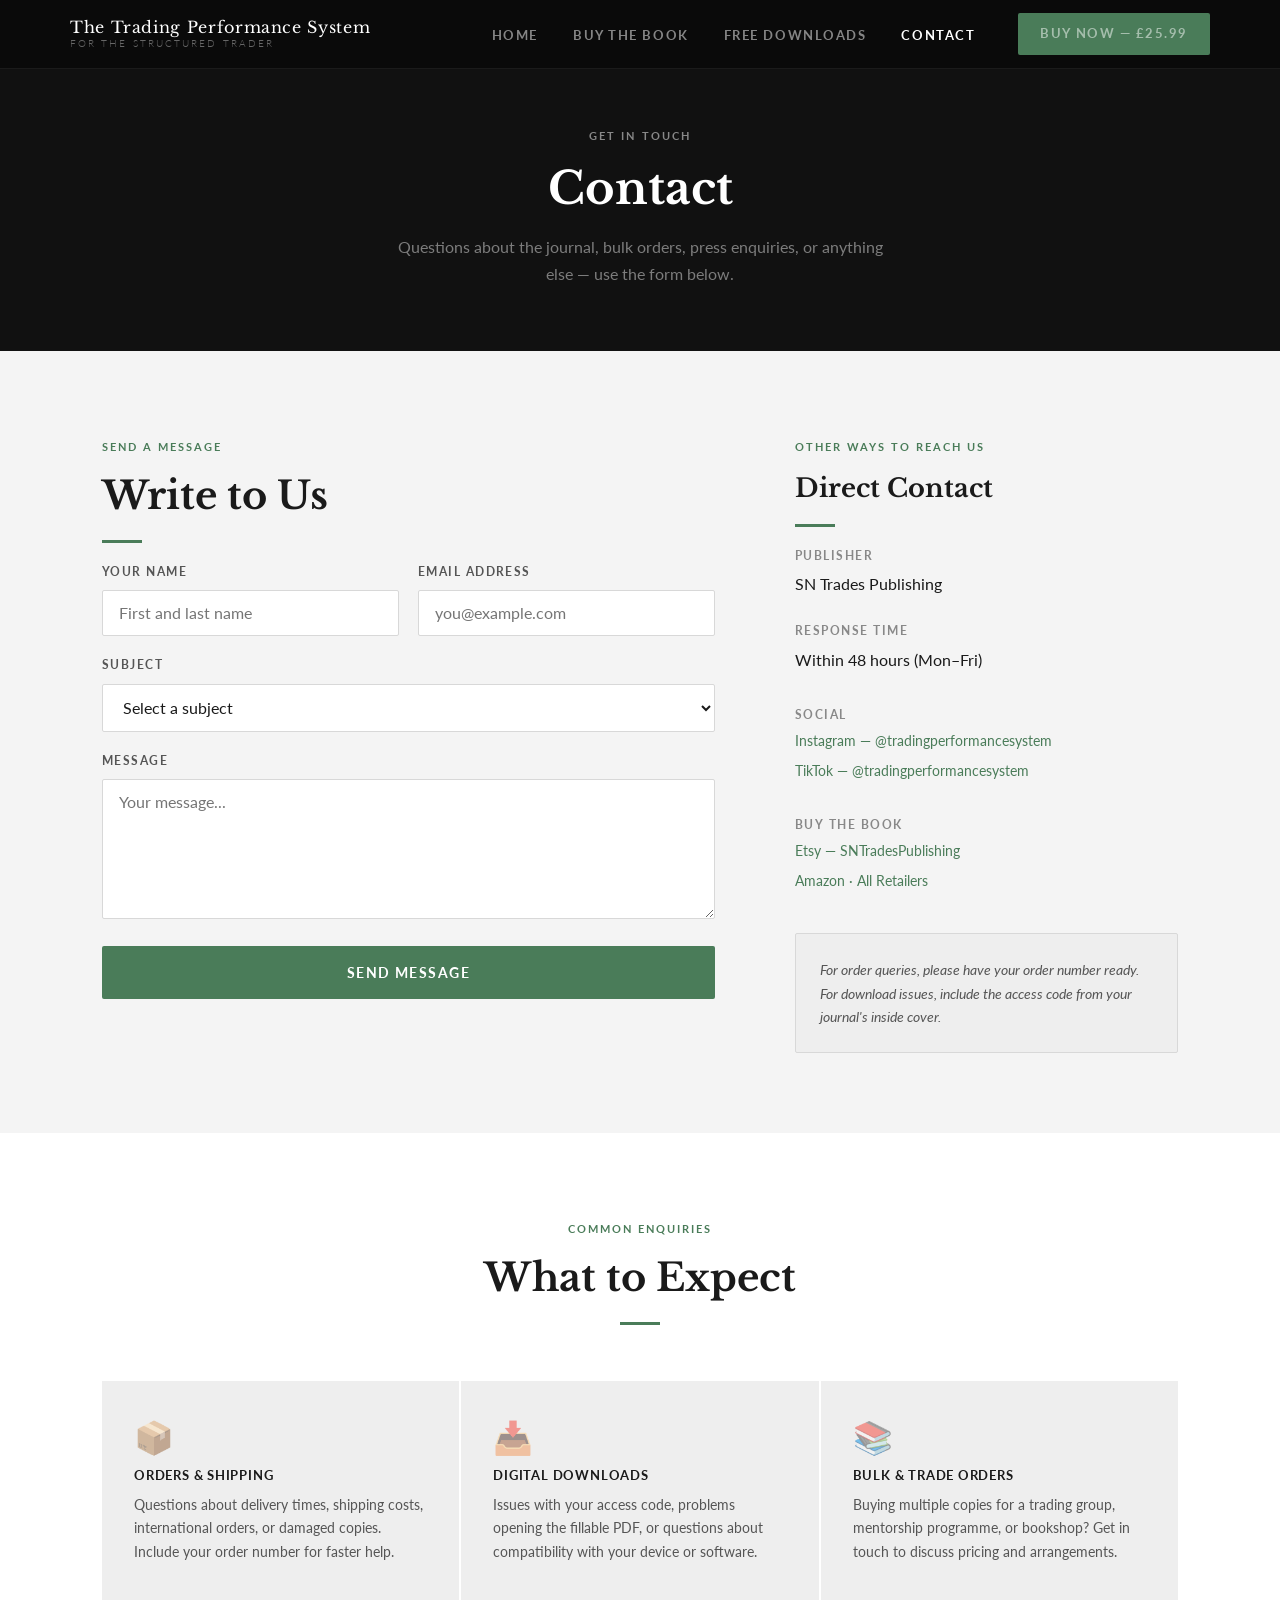
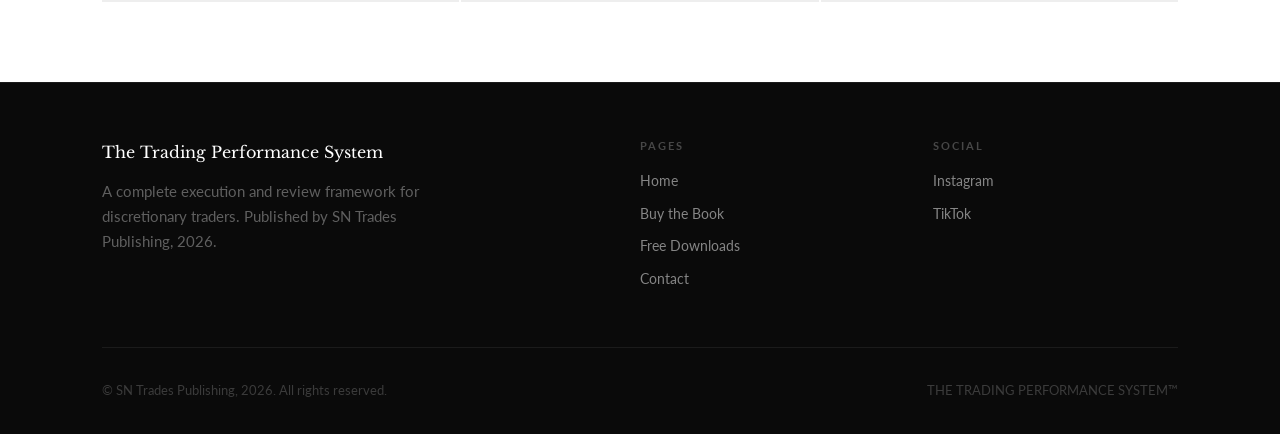
==== contact.html @ 51d48c4a "Redesign: dark theme, real cover, combo deal, contact form" ====
<!DOCTYPE html>
<html lang="en">
<head>
  <meta charset="UTF-8">
  <meta name="viewport" content="width=device-width, initial-scale=1.0">
  <title>Contact | The Trading Performance System</title>
  <meta name="description" content="Get in touch with the team behind The Trading Performance System. Questions about the journal, bulk orders, or press enquiries.">
  <link rel="stylesheet" href="style.css">
</head>
<body>

  <nav class="nav">
    <div class="nav__inner">
      <a href="index.html" class="nav__logo">
        The Trading Performance System
        <span>For The Structured Trader</span>
      </a>
      <ul class="nav__links nav-text-links">
        <li><a href="index.html">Home</a></li>
        <li><a href="purchase.html">Buy the Book</a></li>
        <li><a href="downloads.html">Free Downloads</a></li>
        <li><a href="contact.html" class="active">Contact</a></li>
        <li><a href="purchase.html" class="btn btn--primary">Buy Now — £25.99</a></li>
      </ul>
    </div>
  </nav>

  <!-- ── PAGE HERO ────────────────────────────────────────── -->
  <div class="page-hero">
    <div class="container">
      <span class="tag tag--light">Get in Touch</span>
      <h1>Contact</h1>
      <p>Questions about the journal, bulk orders, press enquiries, or anything else — use the form below.</p>
    </div>
  </div>

  <!-- ── CONTACT GRID ──────────────────────────────────────── -->
  <section class="section section--cream">
    <div class="container">
      <div class="contact-grid">

        <!-- Contact Form (left, larger column) -->
        <div class="contact-form-wrap">
          <span class="tag">Send a Message</span>
          <h2>Write to Us</h2>
          <div class="divider divider--left"></div>

          <!--
            SETUP: Sign up free at formspree.io using sophienoguera@hotmail.com
            Create a new form, then replace YOUR_FORMSPREE_ID below with your form ID.
            e.g. action="https://formspree.io/f/xpwzabcd"
            Your email address is never shown on the website.
          -->
          <form
            class="contact-form"
            id="contactForm"
            action="https://formspree.io/f/YOUR_FORMSPREE_ID"
            method="POST"
            onsubmit="handleSubmit(event)"
          >
            <div class="form-row">
              <div class="form-group">
                <label for="name">Your Name</label>
                <input type="text" id="name" name="name" placeholder="First and last name" required>
              </div>
              <div class="form-group">
                <label for="email">Email Address</label>
                <input type="email" id="email" name="email" placeholder="you@example.com" required>
              </div>
            </div>
            <div class="form-group">
              <label for="subject">Subject</label>
              <select id="subject" name="subject" required>
                <option value="" disabled selected>Select a subject</option>
                <option value="general">General Enquiry</option>
                <option value="order">Order / Shipping</option>
                <option value="digital">Digital PDF Support</option>
                <option value="downloads">Free Downloads Access</option>
                <option value="bulk">Bulk / Trade Orders</option>
                <option value="press">Press & Media</option>
                <option value="other">Other</option>
              </select>
            </div>
            <div class="form-group">
              <label for="message">Message</label>
              <textarea id="message" name="message" rows="6" placeholder="Your message..." required></textarea>
            </div>
            <!-- Hidden field so Formspree knows where to send replies -->
            <input type="hidden" name="_subject" value="New TPS Website Enquiry">
            <button type="submit" class="btn btn--primary btn--large">Send Message</button>
            <p id="formSuccess" style="display:none; color:#3a6347; font-weight:700; font-size:0.9rem; margin-top:1rem; letter-spacing:0.04em;">
              ✓ Message sent. We'll get back to you within 48 hours.
            </p>
            <p id="formError" style="display:none; color:#c0392b; font-size:0.88rem; margin-top:1rem;">
              Something went wrong. Please try again or reach out via Instagram.
            </p>
          </form>
        </div>

        <!-- Contact Details (right, smaller column) -->
        <div class="contact-info">
          <span class="tag">Other Ways to Reach Us</span>
          <h2 style="font-size: 1.6rem; margin-bottom: 1rem;">Direct Contact</h2>
          <div class="divider divider--left"></div>

          <div class="contact-detail">
            <div class="contact-detail__label">Publisher</div>
            <div class="contact-detail__value">SN Trades Publishing</div>
          </div>

          <div class="contact-detail">
            <div class="contact-detail__label">Response Time</div>
            <div class="contact-detail__value">Within 48 hours (Mon–Fri)</div>
          </div>

          <div class="contact-detail" style="margin-top: 2rem;">
            <div class="contact-detail__label">Social</div>
            <div class="contact-detail__value">
              <a href="https://www.instagram.com/tradingperformancesystem" target="_blank" class="contact-social-link">
                Instagram — @tradingperformancesystem
              </a>
              <a href="https://www.tiktok.com/@tradingperformancesystem" target="_blank" class="contact-social-link">
                TikTok — @tradingperformancesystem
              </a>
            </div>
          </div>

          <div class="contact-detail" style="margin-top: 2rem;">
            <div class="contact-detail__label">Buy the Book</div>
            <div class="contact-detail__value">
              <a href="https://www.etsy.com/uk/shop/SNTradesPublishing" target="_blank" class="contact-social-link">Etsy — SNTradesPublishing</a>
              <a href="purchase.html" class="contact-social-link">Amazon · All Retailers</a>
            </div>
          </div>

          <div style="margin-top: 2.5rem; padding: 1.5rem; background: var(--light); border: 1.5px solid var(--border); border-radius: 2px;">
            <p style="font-size: 0.86rem; margin: 0; font-style: italic; color: var(--muted);">
              For order queries, please have your order number ready. For download issues, include the access code from your journal's inside cover.
            </p>
          </div>
        </div>

      </div>
    </div>
  </section>

  <!-- ── TOPICS ────────────────────────────────────────────── -->
  <section class="section">
    <div class="container">
      <div class="text-center" style="margin-bottom: 3rem;">
        <span class="tag">Common Enquiries</span>
        <h2>What to Expect</h2>
        <div class="divider"></div>
      </div>
      <div class="features-grid" style="grid-template-columns: repeat(3, 1fr);">
        <div class="feature-card">
          <div class="feature-card__number">📦</div>
          <h3>Orders & Shipping</h3>
          <p>Questions about delivery times, shipping costs, international orders, or damaged copies. Include your order number for faster help.</p>
        </div>
        <div class="feature-card">
          <div class="feature-card__number">📥</div>
          <h3>Digital Downloads</h3>
          <p>Issues with your access code, problems opening the fillable PDF, or questions about compatibility with your device or software.</p>
        </div>
        <div class="feature-card">
          <div class="feature-card__number">📚</div>
          <h3>Bulk & Trade Orders</h3>
          <p>Buying multiple copies for a trading group, mentorship programme, or bookshop? Get in touch to discuss pricing and arrangements.</p>
        </div>
      </div>
    </div>
  </section>

  <!-- ── FOOTER ────────────────────────────────────────────── -->
  <footer class="footer">
    <div class="container">
      <div class="footer__grid">
        <div class="footer__brand">
          <div style="font-family:'Libre Baskerville',serif; color:white; font-size:1rem; margin-bottom:0.4rem;">The Trading Performance System</div>
          <p>A complete execution and review framework for discretionary traders. Published by SN Trades Publishing, 2026.</p>
        </div>
        <div class="footer__col">
          <h4>Pages</h4>
          <a href="index.html">Home</a>
          <a href="purchase.html">Buy the Book</a>
          <a href="downloads.html">Free Downloads</a>
          <a href="contact.html">Contact</a>
        </div>
        <div class="footer__col">
          <h4>Social</h4>
          <a href="https://www.instagram.com/tradingperformancesystem" target="_blank">Instagram</a>
          <a href="https://www.tiktok.com/@tradingperformancesystem" target="_blank">TikTok</a>
        </div>
      </div>
      <div class="footer__bottom">
        <span>© SN Trades Publishing, 2026. All rights reserved.</span>
        <span>THE TRADING PERFORMANCE SYSTEM™</span>
      </div>
    </div>
  </footer>

  <script>
    async function handleSubmit(e) {
      e.preventDefault();
      const form = document.getElementById('contactForm');
      const btn = form.querySelector('button[type="submit"]');
      btn.textContent = 'Sending...';
      btn.disabled = true;

      try {
        const res = await fetch(form.action, {
          method: 'POST',
          body: new FormData(form),
          headers: { 'Accept': 'application/json' }
        });
        if (res.ok) {
          form.reset();
          document.getElementById('formSuccess').style.display = 'block';
          document.getElementById('formError').style.display = 'none';
          btn.style.display = 'none';
        } else {
          throw new Error('Server error');
        }
      } catch {
        document.getElementById('formError').style.display = 'block';
        btn.textContent = 'Send Message';
        btn.disabled = false;
      }
    }
  </script>

</body>
</html>
---- style.css ----
/* ═══════════════════════════════════════════════════════════
   THE TRADING PERFORMANCE SYSTEM — Website Stylesheet
   Fonts: Libre Baskerville (headers) | Lato (body)
   Theme: Black / Grey / White with Green accent
   ═══════════════════════════════════════════════════════════ */

@import url('https://fonts.googleapis.com/css2?family=Libre+Baskerville:ital,wght@0,400;0,700;1,400&family=Lato:wght@300;400;700;900&display=swap');

/* ── CSS VARIABLES ───────────────────────────────────────── */
:root {
  --navy:    #111111;
  --forest:  #1e1e1e;
  --sage:    #4a7c59;
  --cream:   #f4f4f4;
  --white:   #ffffff;
  --grey:    #888888;
  --light:   #eeeeee;
  --border:  #d8d8d8;
  --text:    #1a1a1a;
  --muted:   #555555;
}

/* ── RESET ───────────────────────────────────────────────── */
*, *::before, *::after { box-sizing: border-box; margin: 0; padding: 0; }
html { scroll-behavior: smooth; font-size: 16px; }
body {
  font-family: 'Lato', sans-serif;
  font-weight: 400;
  color: var(--text);
  background: var(--white);
  line-height: 1.7;
}
img { max-width: 100%; height: auto; display: block; }
a { color: inherit; text-decoration: none; }

/* ── TYPOGRAPHY ──────────────────────────────────────────── */
h1, h2, h3, h4 {
  font-family: 'Libre Baskerville', serif;
  line-height: 1.25;
  color: var(--text);
}
h1 { font-size: clamp(2rem, 5vw, 3.5rem); }
h2 { font-size: clamp(1.6rem, 3.5vw, 2.4rem); }
h3 { font-size: clamp(1.2rem, 2.5vw, 1.6rem); }
p  { font-size: 1.05rem; color: var(--muted); max-width: 68ch; }

/* ── UTILITIES ───────────────────────────────────────────── */
.container   { max-width: 1140px; margin: 0 auto; padding: 0 2rem; }
.section     { padding: 80px 0; }
.section--dark   { background: var(--navy); }
.section--cream  { background: var(--cream); }
.section--forest { background: var(--forest); }
.text-center { text-align: center; }
.text-white  { color: var(--white) !important; }
.text-white p{ color: rgba(255,255,255,0.78) !important; }
.tag {
  display: inline-block;
  font-family: 'Lato', sans-serif;
  font-size: 0.7rem;
  font-weight: 700;
  letter-spacing: 0.18em;
  text-transform: uppercase;
  color: var(--sage);
  margin-bottom: 1rem;
}
.tag--light { color: rgba(255,255,255,0.5); }
.divider {
  width: 40px;
  height: 3px;
  background: var(--sage);
  margin: 1.2rem auto;
}
.divider--left { margin-left: 0; }

/* ── BUTTONS ─────────────────────────────────────────────── */
.btn {
  display: inline-block;
  font-family: 'Lato', sans-serif;
  font-size: 0.85rem;
  font-weight: 700;
  letter-spacing: 0.1em;
  text-transform: uppercase;
  padding: 15px 34px;
  border-radius: 2px;
  transition: all 0.22s ease;
  cursor: pointer;
  border: none;
}
.btn--primary { background: var(--sage); color: var(--white); }
.btn--primary:hover { background: #3a6347; }
.btn--outline {
  background: transparent;
  color: var(--white);
  border: 1.5px solid rgba(255,255,255,0.45);
}
.btn--outline:hover { background: rgba(255,255,255,0.07); border-color: var(--white); }
.btn--dark { background: #111111; color: var(--white); }
.btn--dark:hover { background: #000000; }
.btn--large { padding: 18px 44px; font-size: 0.9rem; }

/* ── NAVIGATION ──────────────────────────────────────────── */
.nav {
  position: fixed;
  top: 0; left: 0; right: 0;
  z-index: 100;
  background: #0a0a0a;
  border-bottom: 1px solid rgba(255,255,255,0.07);
  padding: 0 2rem;
}
.nav__inner {
  max-width: 1140px;
  margin: 0 auto;
  height: 68px;
  display: flex;
  align-items: center;
  justify-content: space-between;
}
.nav__logo {
  font-family: 'Libre Baskerville', serif;
  font-size: 1rem;
  color: var(--white);
  letter-spacing: 0.04em;
  line-height: 1.2;
}
.nav__logo span {
  display: block;
  font-family: 'Lato', sans-serif;
  font-size: 0.65rem;
  font-weight: 300;
  letter-spacing: 0.2em;
  text-transform: uppercase;
  color: rgba(255,255,255,0.38);
}
.nav__links {
  display: flex;
  gap: 2.2rem;
  list-style: none;
  align-items: center;
}
.nav__links a {
  font-family: 'Lato', sans-serif;
  font-size: 0.8rem;
  font-weight: 700;
  letter-spacing: 0.12em;
  text-transform: uppercase;
  color: rgba(255,255,255,0.5);
  transition: color 0.2s;
}
.nav__links a:hover,
.nav__links a.active { color: var(--white); }
.nav__links .btn { margin-left: 0.5rem; padding: 10px 22px; }

/* ── FOOTER ──────────────────────────────────────────────── */
.footer {
  background: #0a0a0a;
  padding: 56px 0 32px;
  border-top: 1px solid rgba(255,255,255,0.07);
}
.footer__grid {
  display: grid;
  grid-template-columns: 2fr 1fr 1fr;
  gap: 3rem;
  padding-bottom: 3rem;
  border-bottom: 1px solid rgba(255,255,255,0.07);
  margin-bottom: 2rem;
}
.footer__brand p {
  font-size: 0.92rem;
  color: rgba(255,255,255,0.35);
  max-width: 36ch;
  margin-top: 0.8rem;
}
.footer__col h4 {
  font-family: 'Lato', sans-serif;
  font-size: 0.7rem;
  font-weight: 700;
  letter-spacing: 0.18em;
  text-transform: uppercase;
  color: rgba(255,255,255,0.25);
  margin-bottom: 1rem;
}
.footer__col a {
  display: block;
  font-size: 0.9rem;
  color: rgba(255,255,255,0.5);
  margin-bottom: 0.5rem;
  transition: color 0.2s;
}
.footer__col a:hover { color: var(--white); }
.footer__bottom {
  display: flex;
  justify-content: space-between;
  align-items: center;
  font-size: 0.8rem;
  color: rgba(255,255,255,0.2);
}

/* ── HERO ────────────────────────────────────────────────── */
.hero {
  min-height: 100vh;
  background: #111111;
  display: flex;
  align-items: center;
  padding-top: 68px;
  position: relative;
  overflow: hidden;
}
.hero::before {
  content: '';
  position: absolute;
  inset: 0;
  background: radial-gradient(ellipse at 72% 50%, rgba(74,124,89,0.1) 0%, transparent 65%);
  pointer-events: none;
}
.hero__inner {
  display: grid;
  grid-template-columns: 1fr 1fr;
  gap: 5rem;
  align-items: center;
  padding: 80px 0;
}
.hero__eyebrow {
  font-family: 'Lato', sans-serif;
  font-size: 0.72rem;
  font-weight: 700;
  letter-spacing: 0.22em;
  text-transform: uppercase;
  color: var(--sage);
  margin-bottom: 1.2rem;
}
.hero__title {
  font-family: 'Libre Baskerville', serif;
  font-size: clamp(2.2rem, 4.5vw, 3.8rem);
  color: var(--white);
  line-height: 1.15;
  margin-bottom: 0.6rem;
}
.hero__title em {
  font-style: italic;
  color: rgba(255,255,255,0.48);
  font-size: 0.65em;
  display: block;
  margin-top: 0.3rem;
}
.hero__tagline {
  font-family: 'Lato', sans-serif;
  font-size: 1.05rem;
  font-weight: 300;
  letter-spacing: 0.12em;
  text-transform: uppercase;
  color: rgba(255,255,255,0.35);
  margin-bottom: 1.8rem;
}
.hero__body {
  color: rgba(255,255,255,0.6) !important;
  font-size: 1.05rem;
  margin-bottom: 2.2rem;
  max-width: 48ch;
}
.hero__actions { display: flex; gap: 1rem; flex-wrap: wrap; align-items: center; }
.hero__stats {
  display: flex;
  gap: 2.5rem;
  margin-top: 3rem;
  padding-top: 2rem;
  border-top: 1px solid rgba(255,255,255,0.07);
}
.hero__stat-value {
  font-family: 'Libre Baskerville', serif;
  font-size: 1.8rem;
  color: var(--white);
  line-height: 1;
}
.hero__stat-label {
  font-size: 0.75rem;
  font-weight: 700;
  letter-spacing: 0.1em;
  text-transform: uppercase;
  color: rgba(255,255,255,0.28);
  margin-top: 0.3rem;
}
.hero__book {
  position: relative;
  display: flex;
  justify-content: center;
  align-items: center;
}

/* ── BOOK COVER IMAGE ────────────────────────────────────── */
.book-cover-wrap {
  position: relative;
  display: inline-block;
}
.book-cover-img {
  width: 300px;
  height: auto;
  display: block;
  border-radius: 3px 10px 10px 3px;
  box-shadow:
    -5px 0 10px rgba(0,0,0,0.6),
    0 24px 64px rgba(0,0,0,0.7);
}
.book-cover-wrap::before {
  content: '';
  position: absolute;
  left: 0; top: 0; bottom: 0;
  width: 10px;
  background: linear-gradient(to right, #000000, #2a2a2a);
  border-radius: 3px 0 0 3px;
  z-index: 1;
}

/* ── FEATURES / WHAT'S INSIDE ────────────────────────────── */
.features-grid {
  display: grid;
  grid-template-columns: repeat(3, 1fr);
  gap: 2px;
  margin-top: 3.5rem;
}
.feature-card {
  background: var(--light);
  padding: 2.4rem 2rem;
  border-top: 3px solid transparent;
  transition: border-color 0.2s, transform 0.2s;
}
.feature-card:hover { border-top-color: var(--sage); transform: translateY(-2px); }
.feature-card__number {
  font-family: 'Libre Baskerville', serif;
  font-size: 2rem;
  color: var(--sage);
  opacity: 0.5;
  line-height: 1;
  margin-bottom: 0.8rem;
}
.feature-card h3 {
  margin-bottom: 0.6rem;
  font-family: 'Lato', sans-serif;
  font-weight: 700;
  letter-spacing: 0.06em;
  text-transform: uppercase;
  font-size: 0.82rem;
}
.feature-card p { font-size: 0.9rem; line-height: 1.65; max-width: 100%; }

/* ── ABOUT STRIP ─────────────────────────────────────────── */
.about-strip {
  max-width: 720px;
  margin: 0 auto;
  text-align: center;
}
.about-strip h2 { color: var(--white); margin-bottom: 1rem; }
.about-strip p {
  color: rgba(255,255,255,0.55) !important;
  margin: 0 auto 1.2rem;
}

/* ── QUOTE BLOCK ─────────────────────────────────────────── */
.quote-block {
  text-align: center;
  max-width: 720px;
  margin: 0 auto;
}
.quote-block blockquote {
  font-family: 'Libre Baskerville', serif;
  font-size: clamp(1.3rem, 2.5vw, 1.85rem);
  font-style: italic;
  color: var(--white);
  line-height: 1.55;
  margin-bottom: 1.5rem;
}
.quote-block cite {
  font-family: 'Lato', sans-serif;
  font-size: 0.78rem;
  font-weight: 700;
  letter-spacing: 0.14em;
  text-transform: uppercase;
  color: rgba(255,255,255,0.32);
  font-style: normal;
}

/* ── BUY SECTION ─────────────────────────────────────────── */
.buy-grid {
  display: grid;
  grid-template-columns: repeat(3, 1fr);
  gap: 1.5rem;
  margin-top: 3rem;
}
.buy-card {
  background: var(--white);
  border: 1.5px solid var(--border);
  border-radius: 2px;
  padding: 2.2rem 1.8rem;
  text-align: center;
  transition: box-shadow 0.2s, border-color 0.2s;
}
.buy-card:hover { border-color: var(--sage); box-shadow: 0 8px 32px rgba(0,0,0,0.08); }
.buy-card--featured {
  border-color: var(--sage);
  background: #111111;
  color: var(--white);
}
.buy-card--combo {
  border-color: var(--sage);
  background: #111111;
  color: var(--white);
  position: relative;
  overflow: hidden;
}
.buy-card--combo::before {
  content: 'BEST VALUE';
  position: absolute;
  top: 16px; right: -26px;
  background: var(--sage);
  color: white;
  font-family: 'Lato', sans-serif;
  font-size: 0.58rem;
  font-weight: 900;
  letter-spacing: 0.15em;
  padding: 5px 32px;
  transform: rotate(45deg);
}
.buy-card__label {
  font-family: 'Lato', sans-serif;
  font-size: 0.68rem;
  font-weight: 700;
  letter-spacing: 0.18em;
  text-transform: uppercase;
  color: var(--sage);
  margin-bottom: 0.5rem;
}
.buy-card__platform {
  font-family: 'Libre Baskerville', serif;
  font-size: 1.3rem;
  color: var(--text);
  margin-bottom: 0.4rem;
}
.buy-card--featured .buy-card__platform,
.buy-card--combo .buy-card__platform { color: var(--white); }
.buy-card__format {
  font-size: 0.82rem;
  color: var(--grey);
  margin-bottom: 1.2rem;
}
.buy-card--featured .buy-card__format,
.buy-card--combo .buy-card__format { color: rgba(255,255,255,0.42); }
.buy-card__price {
  font-family: 'Libre Baskerville', serif;
  font-size: 2rem;
  color: var(--text);
  line-height: 1;
  margin-bottom: 0.3rem;
}
.buy-card--featured .buy-card__price,
.buy-card--combo .buy-card__price { color: var(--white); }
.buy-card__was {
  font-size: 0.8rem;
  color: rgba(255,255,255,0.3);
  text-decoration: line-through;
  margin-bottom: 0.4rem;
}
.buy-card__save {
  font-size: 0.74rem;
  font-weight: 700;
  color: var(--sage);
  letter-spacing: 0.1em;
  text-transform: uppercase;
  margin-bottom: 1.5rem;
}
.buy-card .btn { width: 100%; text-align: center; }

/* ── DOWNLOADS PAGE ──────────────────────────────────────── */
.access-box {
  max-width: 560px;
  margin: 0 auto;
  background: var(--white);
  border: 1.5px solid var(--border);
  border-radius: 2px;
  padding: 3rem;
  text-align: center;
  box-shadow: 0 4px 32px rgba(0,0,0,0.05);
}
.access-box h2 { font-size: 1.7rem; margin-bottom: 0.5rem; }
.access-box p { max-width: 100%; font-size: 0.95rem; margin: 0.5rem auto 2rem; }
.access-form { display: flex; gap: 0.6rem; }
.access-form input {
  flex: 1;
  font-family: 'Lato', sans-serif;
  font-size: 1rem;
  padding: 14px 18px;
  border: 1.5px solid var(--border);
  border-radius: 2px;
  outline: none;
  letter-spacing: 0.15em;
  text-transform: uppercase;
  transition: border-color 0.2s;
}
.access-form input:focus { border-color: var(--sage); }
.access-form input::placeholder { letter-spacing: 0.05em; text-transform: none; color: #aaa; }
.downloads-grid {
  display: none;
  grid-template-columns: repeat(2, 1fr);
  gap: 1.5rem;
  margin-top: 3rem;
}
.downloads-grid.visible { display: grid; }
.download-card {
  background: var(--white);
  border: 1.5px solid var(--border);
  border-radius: 2px;
  padding: 1.8rem;
  display: flex;
  gap: 1.2rem;
  align-items: flex-start;
  transition: border-color 0.2s;
}
.download-card:hover { border-color: var(--sage); }
.download-card__icon {
  width: 40px; height: 40px;
  background: var(--light);
  border-radius: 2px;
  display: flex; align-items: center; justify-content: center;
  font-size: 1.1rem; flex-shrink: 0;
}
.download-card h3 { font-size: 0.95rem; margin-bottom: 0.3rem; }
.download-card p { font-size: 0.84rem; margin-bottom: 0.8rem; max-width: 100%; }
.download-card a {
  font-family: 'Lato', sans-serif;
  font-size: 0.75rem; font-weight: 700;
  letter-spacing: 0.1em; text-transform: uppercase;
  color: var(--sage);
  border-bottom: 1px solid var(--sage);
  padding-bottom: 1px;
}

/* ── CONTACT PAGE ────────────────────────────────────────── */
.contact-grid {
  display: grid;
  grid-template-columns: 1.6fr 1fr;
  gap: 5rem;
  align-items: start;
}
.contact-form { display: flex; flex-direction: column; gap: 1.2rem; }
.form-group label {
  display: block;
  font-family: 'Lato', sans-serif;
  font-size: 0.75rem; font-weight: 700;
  letter-spacing: 0.12em; text-transform: uppercase;
  color: var(--muted); margin-bottom: 0.5rem;
}
.form-group input,
.form-group select,
.form-group textarea {
  width: 100%;
  font-family: 'Lato', sans-serif;
  font-size: 0.97rem;
  padding: 13px 16px;
  border: 1.5px solid var(--border);
  border-radius: 2px; outline: none;
  transition: border-color 0.2s;
  background: var(--white); color: var(--text);
}
.form-group input:focus,
.form-group select:focus,
.form-group textarea:focus { border-color: var(--sage); }
.form-group textarea { height: 140px; resize: vertical; }

/* ── CONTACT DETAIL BLOCKS ───────────────────────────────── */
.contact-detail { margin-bottom: 1.5rem; }
.contact-detail__label {
  font-family: 'Lato', sans-serif;
  font-size: 0.72rem; font-weight: 700;
  letter-spacing: 0.13em; text-transform: uppercase;
  color: var(--grey); margin-bottom: 0.3rem;
}
.contact-detail__value {
  font-size: 1rem; color: var(--text);
  display: flex; flex-direction: column; gap: 0.3rem;
}
.contact-social-link {
  display: block; font-size: 0.9rem;
  color: var(--sage) !important; transition: opacity 0.2s;
}
.contact-social-link:hover { opacity: 0.72; }

/* ── FORM ROW ────────────────────────────────────────────── */
.form-row { display: grid; grid-template-columns: 1fr 1fr; gap: 1.2rem; }

/* ── PAGE HERO (inner pages) ─────────────────────────────── */
.page-hero {
  background: #111111;
  padding: 120px 0 64px;
  text-align: center;
}
.page-hero h1 { color: var(--white); font-size: clamp(1.8rem, 4vw, 2.8rem); }
.page-hero p {
  color: rgba(255,255,255,0.45);
  max-width: 56ch; margin: 1rem auto 0; font-size: 1rem;
}

/* ── SOCIAL STRIP ────────────────────────────────────────── */
.social-strip { display: flex; gap: 1.2rem; margin-top: 1.5rem; justify-content: center; }
.social-link {
  display: flex; align-items: center; gap: 0.5rem;
  font-family: 'Lato', sans-serif;
  font-size: 0.78rem; font-weight: 700;
  letter-spacing: 0.1em; text-transform: uppercase;
  color: rgba(255,255,255,0.42); transition: color 0.2s;
}
.social-link:hover { color: var(--white); }

/* ── RESPONSIVE ──────────────────────────────────────────── */
@media (max-width: 900px) {
  .hero__inner { grid-template-columns: 1fr; text-align: center; }
  .hero__book { order: -1; }
  .hero__body { margin: 0 auto 2.2rem; }
  .hero__actions { justify-content: center; }
  .hero__stats { justify-content: center; }
  .features-grid { grid-template-columns: repeat(2, 1fr); }
  .buy-grid { grid-template-columns: 1fr; max-width: 420px; margin: 3rem auto 0; }
  .footer__grid { grid-template-columns: 1fr; gap: 2rem; }
  .contact-grid { grid-template-columns: 1fr; gap: 3rem; }
  .downloads-grid { grid-template-columns: 1fr; }
}
@media (max-width: 600px) {
  .section { padding: 56px 0; }
  .features-grid { grid-template-columns: 1fr; }
  .access-form { flex-direction: column; }
  .footer__bottom { flex-direction: column; gap: 0.5rem; text-align: center; }
  .form-row { grid-template-columns: 1fr; }
  .book-cover-img { width: 220px; }
}
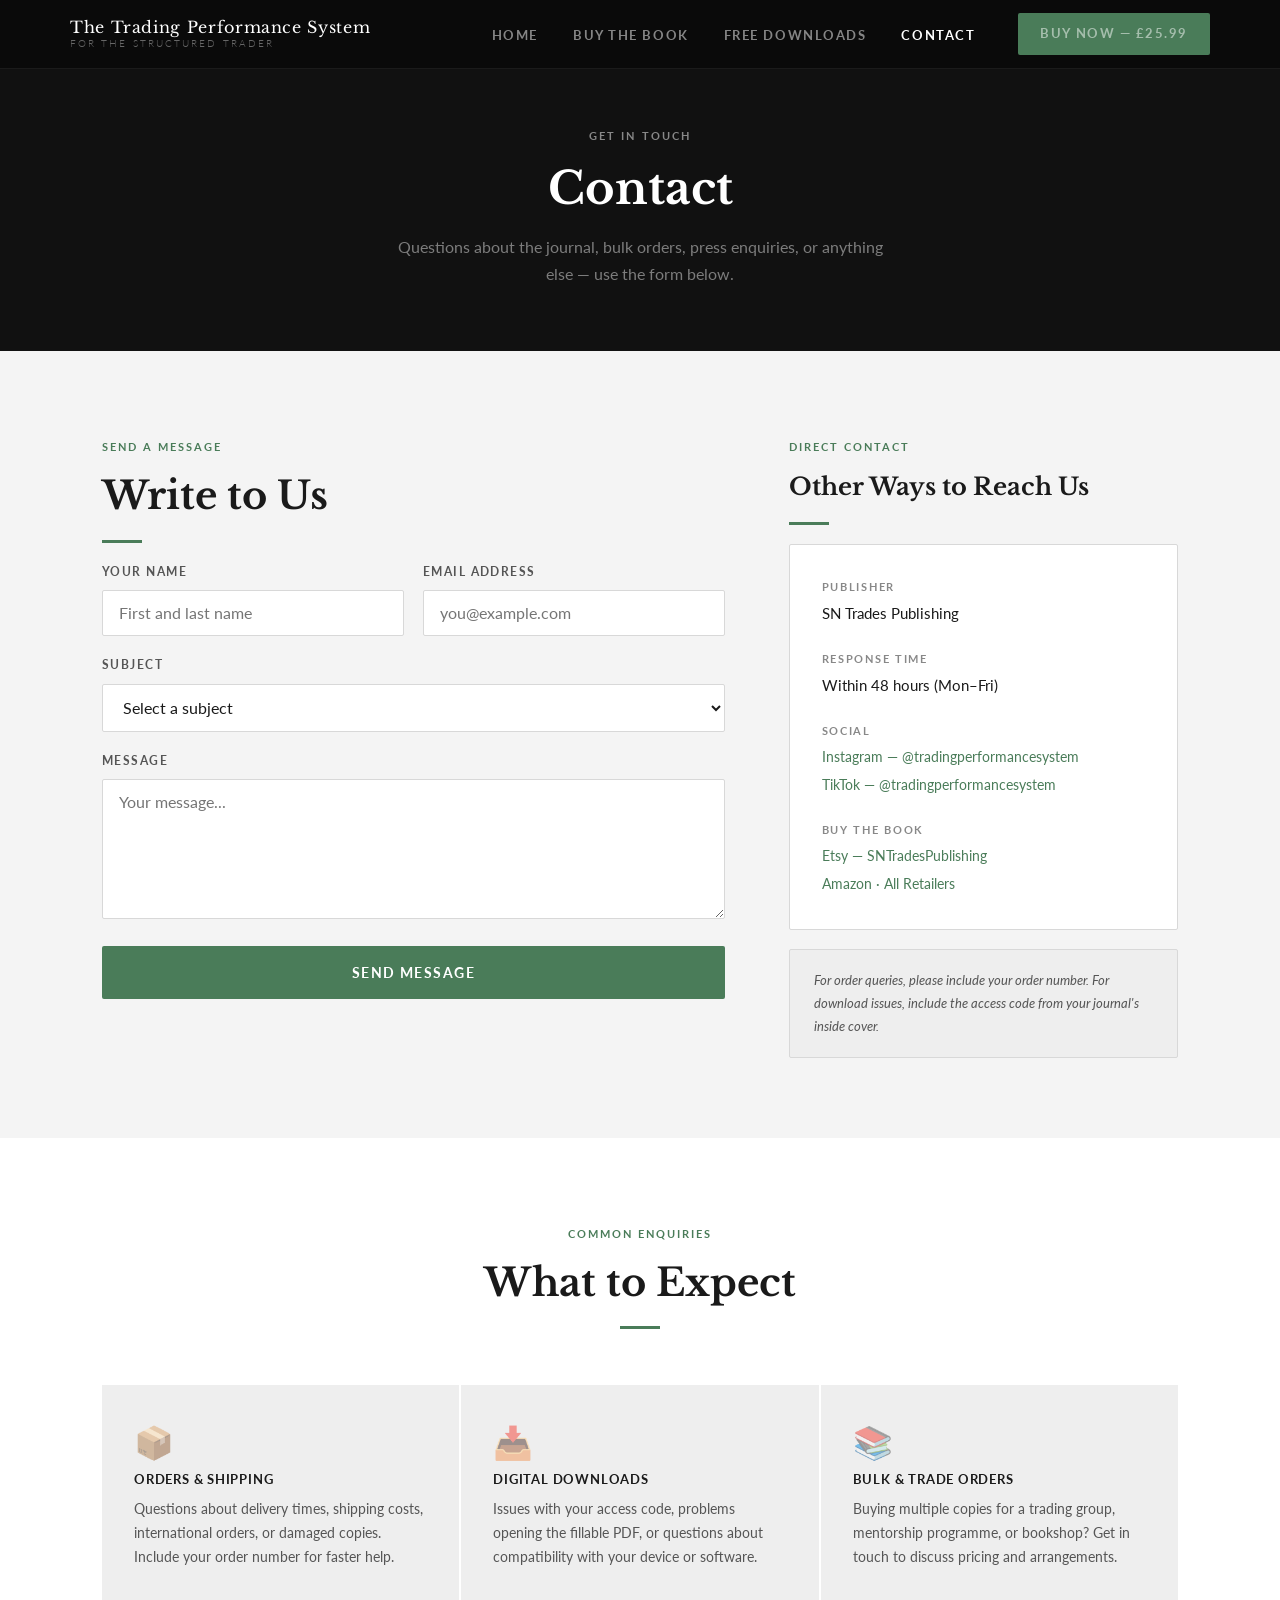
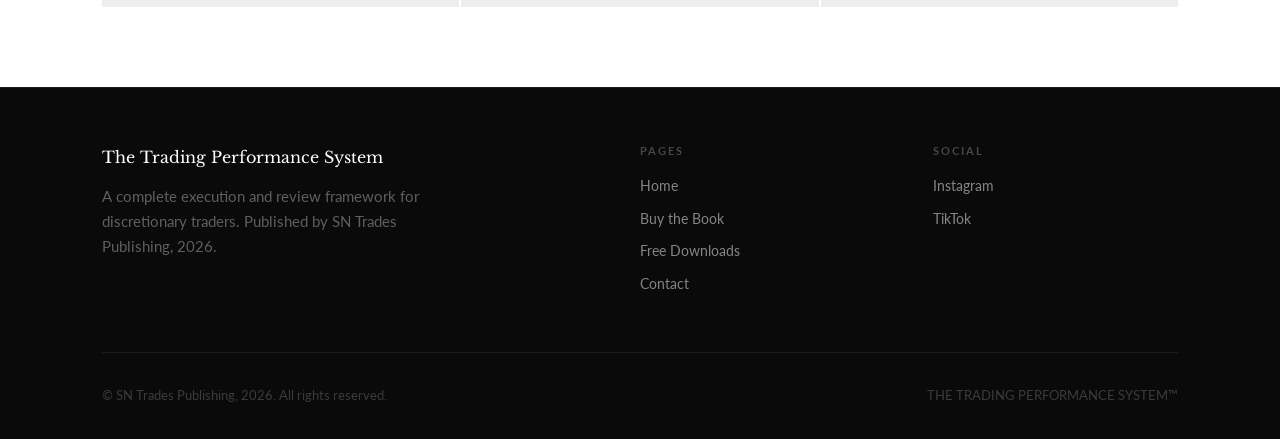
==== commit 51f7b38b: "Fix contact page mobile layout" ====
--- a/contact.html
+++ b/contact.html
@@ -6,6 +6,62 @@
   <title>Contact | The Trading Performance System</title>
   <meta name="description" content="Get in touch with the team behind The Trading Performance System. Questions about the journal, bulk orders, or press enquiries.">
   <link rel="stylesheet" href="style.css">
+  <style>
+    /* ── CONTACT PAGE MOBILE ─────────────────────────────── */
+    .contact-grid {
+      display: grid;
+      grid-template-columns: 1.6fr 1fr;
+      gap: 4rem;
+      align-items: start;
+    }
+    .contact-info-box {
+      background: var(--white);
+      border: 1.5px solid var(--border);
+      border-radius: 2px;
+      padding: 2rem;
+    }
+    .contact-detail { margin-bottom: 1.4rem; }
+    .contact-detail__label {
+      font-family: 'Lato', sans-serif;
+      font-size: 0.7rem;
+      font-weight: 700;
+      letter-spacing: 0.15em;
+      text-transform: uppercase;
+      color: var(--grey);
+      margin-bottom: 0.3rem;
+    }
+    .contact-detail__value {
+      font-size: 0.95rem;
+      color: var(--text);
+      display: flex;
+      flex-direction: column;
+      gap: 0.25rem;
+    }
+    .contact-social-link {
+      font-size: 0.9rem;
+      color: var(--sage);
+      transition: opacity 0.2s;
+    }
+    .contact-social-link:hover { opacity: 0.72; }
+    .topics-grid {
+      display: grid;
+      grid-template-columns: repeat(3, 1fr);
+      gap: 2px;
+      margin-top: 3.5rem;
+    }
+    @media (max-width: 900px) {
+      .contact-grid {
+        grid-template-columns: 1fr;
+        gap: 2rem;
+      }
+      .topics-grid {
+        grid-template-columns: 1fr;
+      }
+    }
+    @media (max-width: 600px) {
+      .contact-info-box { padding: 1.4rem; }
+    }
+  </style>
 </head>
 <body>
 
@@ -15,7 +71,10 @@
         The Trading Performance System
         <span>For The Structured Trader</span>
       </a>
-      <ul class="nav__links nav-text-links">
+      <button class="nav__toggle" id="navToggle" aria-label="Open menu">
+        <span></span><span></span><span></span>
+      </button>
+      <ul class="nav__links" id="navLinks">
         <li><a href="index.html">Home</a></li>
         <li><a href="purchase.html">Buy the Book</a></li>
         <li><a href="downloads.html">Free Downloads</a></li>
@@ -24,6 +83,12 @@
       </ul>
     </div>
   </nav>
+  <script>
+    document.getElementById('navToggle').addEventListener('click', function() {
+      this.classList.toggle('open');
+      document.getElementById('navLinks').classList.toggle('open');
+    });
+  </script>
 
   <!-- ── PAGE HERO ────────────────────────────────────────── -->
   <div class="page-hero">
@@ -34,22 +99,22 @@
     </div>
   </div>
 
-  <!-- ── CONTACT GRID ──────────────────────────────────────── -->
+  <!-- ── CONTACT SECTION ───────────────────────────────────── -->
   <section class="section section--cream">
     <div class="container">
       <div class="contact-grid">
 
-        <!-- Contact Form (left, larger column) -->
-        <div class="contact-form-wrap">
+        <!-- LEFT: Form -->
+        <div>
           <span class="tag">Send a Message</span>
-          <h2>Write to Us</h2>
+          <h2 style="margin-bottom: 0.8rem;">Write to Us</h2>
           <div class="divider divider--left"></div>
 
           <!--
-            SETUP: Sign up free at formspree.io using sophienoguera@hotmail.com
-            Create a new form, then replace YOUR_FORMSPREE_ID below with your form ID.
+            SETUP: Sign up free at formspree.io with sophienoguera@hotmail.com
+            Create a form → copy the ID → replace YOUR_FORMSPREE_ID below.
             e.g. action="https://formspree.io/f/xpwzabcd"
-            Your email address is never shown on the website.
+            Your email is never visible on the site.
           -->
           <form
             class="contact-form"
@@ -85,10 +150,9 @@
               <label for="message">Message</label>
               <textarea id="message" name="message" rows="6" placeholder="Your message..." required></textarea>
             </div>
-            <!-- Hidden field so Formspree knows where to send replies -->
             <input type="hidden" name="_subject" value="New TPS Website Enquiry">
-            <button type="submit" class="btn btn--primary btn--large">Send Message</button>
-            <p id="formSuccess" style="display:none; color:#3a6347; font-weight:700; font-size:0.9rem; margin-top:1rem; letter-spacing:0.04em;">
+            <button type="submit" class="btn btn--primary btn--large" style="width:100%;">Send Message</button>
+            <p id="formSuccess" style="display:none; color:#3a6347; font-weight:700; font-size:0.9rem; margin-top:1rem;">
               ✓ Message sent. We'll get back to you within 48 hours.
             </p>
             <p id="formError" style="display:none; color:#c0392b; font-size:0.88rem; margin-top:1rem;">
@@ -97,45 +161,40 @@
           </form>
         </div>
 
-        <!-- Contact Details (right, smaller column) -->
-        <div class="contact-info">
-          <span class="tag">Other Ways to Reach Us</span>
-          <h2 style="font-size: 1.6rem; margin-bottom: 1rem;">Direct Contact</h2>
+        <!-- RIGHT: Info -->
+        <div>
+          <span class="tag">Direct Contact</span>
+          <h2 style="font-size: 1.5rem; margin-bottom: 0.8rem;">Other Ways to Reach Us</h2>
           <div class="divider divider--left"></div>
 
-          <div class="contact-detail">
-            <div class="contact-detail__label">Publisher</div>
-            <div class="contact-detail__value">SN Trades Publishing</div>
+          <div class="contact-info-box">
+            <div class="contact-detail">
+              <div class="contact-detail__label">Publisher</div>
+              <div class="contact-detail__value">SN Trades Publishing</div>
+            </div>
+            <div class="contact-detail">
+              <div class="contact-detail__label">Response Time</div>
+              <div class="contact-detail__value">Within 48 hours (Mon–Fri)</div>
+            </div>
+            <div class="contact-detail">
+              <div class="contact-detail__label">Social</div>
+              <div class="contact-detail__value">
+                <a href="https://www.instagram.com/tradingperformancesystem" target="_blank" class="contact-social-link">Instagram — @tradingperformancesystem</a>
+                <a href="https://www.tiktok.com/@tradingperformancesystem" target="_blank" class="contact-social-link">TikTok — @tradingperformancesystem</a>
+              </div>
+            </div>
+            <div class="contact-detail" style="margin-bottom:0;">
+              <div class="contact-detail__label">Buy the Book</div>
+              <div class="contact-detail__value">
+                <a href="https://www.etsy.com/uk/shop/SNTradesPublishing" target="_blank" class="contact-social-link">Etsy — SNTradesPublishing</a>
+                <a href="purchase.html" class="contact-social-link">Amazon · All Retailers</a>
+              </div>
+            </div>
           </div>
 
-          <div class="contact-detail">
-            <div class="contact-detail__label">Response Time</div>
-            <div class="contact-detail__value">Within 48 hours (Mon–Fri)</div>
-          </div>
-
-          <div class="contact-detail" style="margin-top: 2rem;">
-            <div class="contact-detail__label">Social</div>
-            <div class="contact-detail__value">
-              <a href="https://www.instagram.com/tradingperformancesystem" target="_blank" class="contact-social-link">
-                Instagram — @tradingperformancesystem
-              </a>
-              <a href="https://www.tiktok.com/@tradingperformancesystem" target="_blank" class="contact-social-link">
-                TikTok — @tradingperformancesystem
-              </a>
-            </div>
-          </div>
-
-          <div class="contact-detail" style="margin-top: 2rem;">
-            <div class="contact-detail__label">Buy the Book</div>
-            <div class="contact-detail__value">
-              <a href="https://www.etsy.com/uk/shop/SNTradesPublishing" target="_blank" class="contact-social-link">Etsy — SNTradesPublishing</a>
-              <a href="purchase.html" class="contact-social-link">Amazon · All Retailers</a>
-            </div>
-          </div>
-
-          <div style="margin-top: 2.5rem; padding: 1.5rem; background: var(--light); border: 1.5px solid var(--border); border-radius: 2px;">
-            <p style="font-size: 0.86rem; margin: 0; font-style: italic; color: var(--muted);">
-              For order queries, please have your order number ready. For download issues, include the access code from your journal's inside cover.
+          <div style="margin-top: 1.2rem; padding: 1.2rem 1.5rem; background: var(--light); border: 1.5px solid var(--border); border-radius: 2px;">
+            <p style="font-size: 0.84rem; margin: 0; font-style: italic; color: var(--muted);">
+              For order queries, please include your order number. For download issues, include the access code from your journal's inside cover.
             </p>
           </div>
         </div>
@@ -152,7 +211,7 @@
         <h2>What to Expect</h2>
         <div class="divider"></div>
       </div>
-      <div class="features-grid" style="grid-template-columns: repeat(3, 1fr);">
+      <div class="topics-grid">
         <div class="feature-card">
           <div class="feature-card__number">📦</div>
           <h3>Orders & Shipping</h3>
@@ -207,7 +266,6 @@
       const btn = form.querySelector('button[type="submit"]');
       btn.textContent = 'Sending...';
       btn.disabled = true;
-
       try {
         const res = await fetch(form.action, {
           method: 'POST',
@@ -220,7 +278,7 @@
           document.getElementById('formError').style.display = 'none';
           btn.style.display = 'none';
         } else {
-          throw new Error('Server error');
+          throw new Error();
         }
       } catch {
         document.getElementById('formError').style.display = 'block';
--- a/style.css
+++ b/style.css
@@ -608,24 +608,128 @@
 }
 .social-link:hover { color: var(--white); }
 
+/* ── HAMBURGER MENU ──────────────────────────────────────── */
+.nav__toggle {
+  display: none;
+  flex-direction: column;
+  gap: 5px;
+  cursor: pointer;
+  background: none;
+  border: none;
+  padding: 6px 4px;
+  z-index: 200;
+}
+.nav__toggle span {
+  display: block;
+  width: 24px;
+  height: 2px;
+  background: rgba(255,255,255,0.85);
+  border-radius: 2px;
+  transition: all 0.28s ease;
+  transform-origin: center;
+}
+.nav__toggle.open span:nth-child(1) { transform: translateY(7px) rotate(45deg); }
+.nav__toggle.open span:nth-child(2) { opacity: 0; transform: scaleX(0); }
+.nav__toggle.open span:nth-child(3) { transform: translateY(-7px) rotate(-45deg); }
+
 /* ── RESPONSIVE ──────────────────────────────────────────── */
 @media (max-width: 900px) {
-  .hero__inner { grid-template-columns: 1fr; text-align: center; }
+
+  /* Nav */
+  .nav__toggle { display: flex; }
+  .nav__links {
+    display: none;
+    position: absolute;
+    top: 68px;
+    left: 0; right: 0;
+    background: #0a0a0a;
+    flex-direction: column;
+    padding: 0.5rem 1.5rem 1.5rem;
+    gap: 0;
+    border-bottom: 1px solid rgba(255,255,255,0.08);
+    z-index: 150;
+  }
+  .nav__links.open { display: flex; }
+  .nav__links li { border-bottom: 1px solid rgba(255,255,255,0.06); }
+  .nav__links li:last-child { border-bottom: none; }
+  .nav__links a {
+    padding: 1rem 0;
+    display: block;
+    font-size: 0.85rem;
+  }
+  .nav__links .btn {
+    margin: 1rem 0 0.5rem;
+    width: 100%;
+    text-align: center;
+    display: block;
+  }
+
+  /* Hero */
+  .hero__inner { grid-template-columns: 1fr; text-align: center; gap: 2.5rem; }
   .hero__book { order: -1; }
-  .hero__body { margin: 0 auto 2.2rem; }
+  .hero__body { margin: 0 auto 2rem; }
   .hero__actions { justify-content: center; }
-  .hero__stats { justify-content: center; }
+  .hero__stats { justify-content: center; gap: 1.5rem; }
+  .hero__eyebrow { text-align: center; }
+
+  /* Book cover */
+  .book-cover-img { width: 220px; }
+  .book-cover-wrap { margin: 0 auto; }
+
+  /* Grids */
   .features-grid { grid-template-columns: repeat(2, 1fr); }
+  .features-grid.preflight-grid { grid-template-columns: repeat(3, 1fr) !important; }
   .buy-grid { grid-template-columns: 1fr; max-width: 420px; margin: 3rem auto 0; }
   .footer__grid { grid-template-columns: 1fr; gap: 2rem; }
   .contact-grid { grid-template-columns: 1fr; gap: 3rem; }
   .downloads-grid { grid-template-columns: 1fr; }
-}
+
+  /* About */
+  .about-strip { padding: 0 1rem; }
+
+  /* Page hero */
+  .page-hero { padding: 100px 0 48px; }
+}
+
 @media (max-width: 600px) {
-  .section { padding: 56px 0; }
+  .section { padding: 48px 0; }
+  .container { padding: 0 1.2rem; }
+
+  /* Typography */
+  h1 { font-size: 2rem; }
+  h2 { font-size: 1.55rem; }
+
+  /* Hero */
+  .hero__inner { padding: 48px 0 40px; }
+  .hero__stats { flex-wrap: wrap; gap: 1.2rem; }
+  .hero__stat-value { font-size: 1.5rem; }
+  .book-cover-img { width: 190px; }
+
+  /* Grids */
   .features-grid { grid-template-columns: 1fr; }
+  .features-grid.preflight-grid { grid-template-columns: repeat(2, 1fr) !important; }
+  .buy-grid { max-width: 100%; }
+
+  /* Forms */
   .access-form { flex-direction: column; }
+  .form-row { grid-template-columns: 1fr; }
+  .btn--large { padding: 16px 28px; font-size: 0.85rem; width: 100%; text-align: center; }
+
+  /* Footer */
   .footer__bottom { flex-direction: column; gap: 0.5rem; text-align: center; }
-  .form-row { grid-template-columns: 1fr; }
-  .book-cover-img { width: 220px; }
-}
+  .footer__grid { gap: 1.5rem; }
+
+  /* Quote */
+  .quote-block blockquote { font-size: 1.3rem; }
+
+  /* Social strip */
+  .social-strip { flex-direction: column; gap: 0.8rem; align-items: center; }
+
+  /* Buy cards */
+  .buy-card { padding: 1.8rem 1.4rem; }
+  .buy-card__price { font-size: 1.6rem; }
+
+  /* Page hero */
+  .page-hero { padding: 90px 0 40px; }
+  .page-hero h1 { font-size: 2rem; }
+}
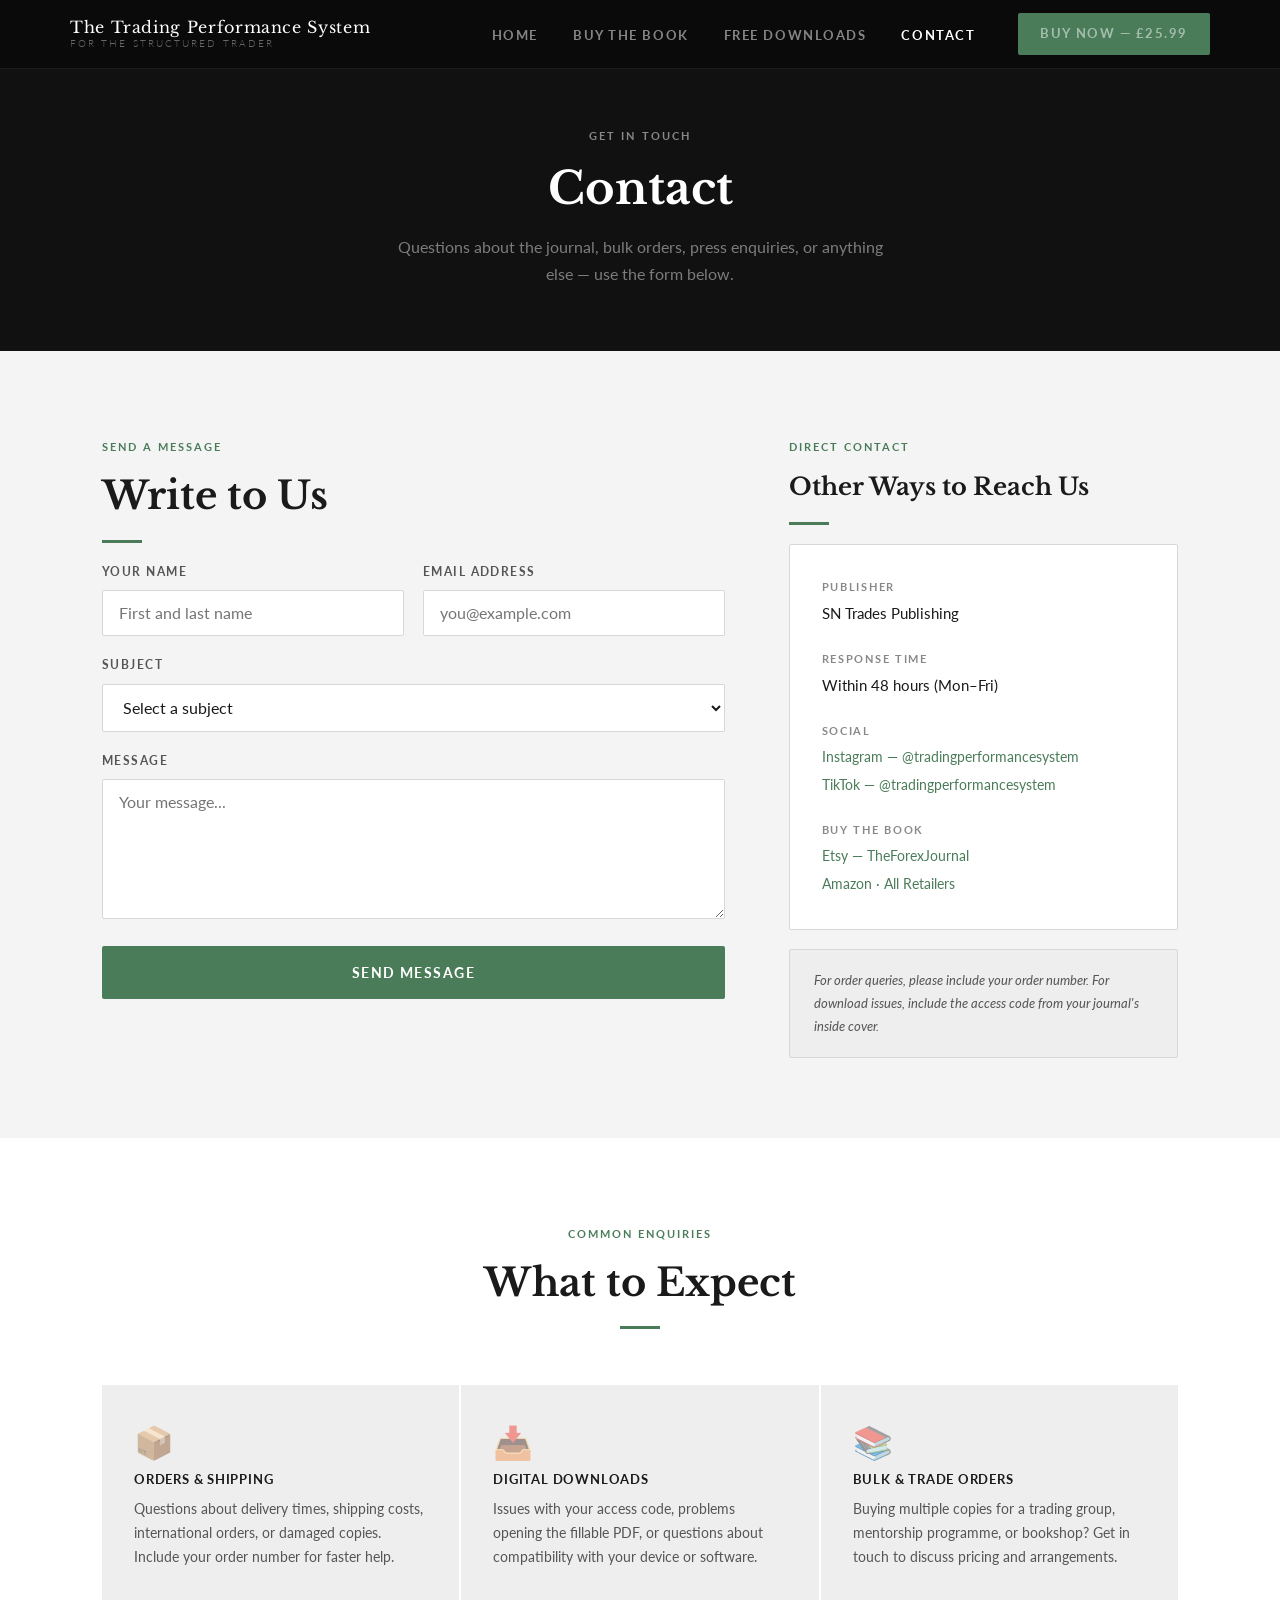
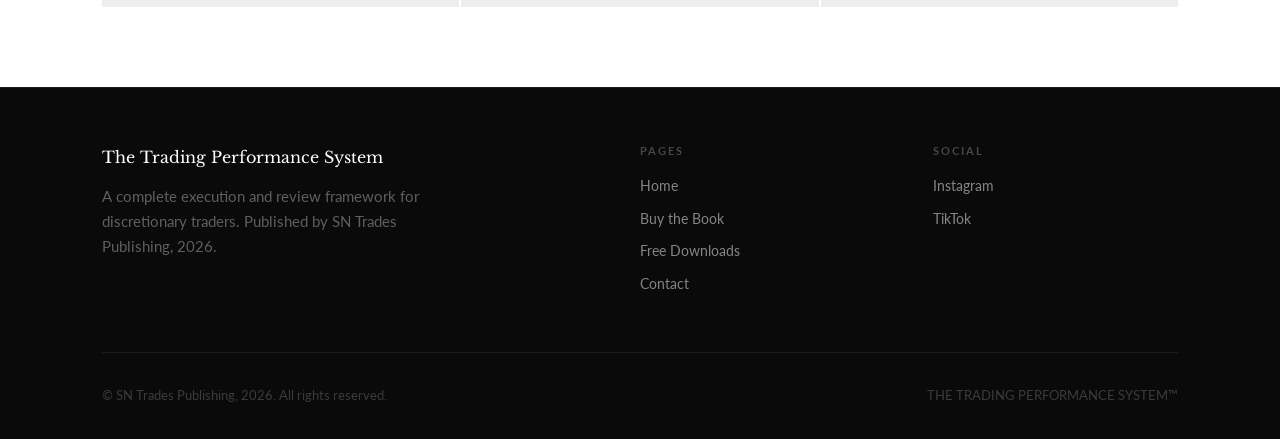
==== commit b84def72: "Fix Formspree, Etsy links, and access codes" ====
--- a/contact.html
+++ b/contact.html
@@ -119,7 +119,7 @@
           <form
             class="contact-form"
             id="contactForm"
-            action="https://formspree.io/f/YOUR_FORMSPREE_ID"
+            action="https://formspree.io/f/mwvawvep"
             method="POST"
             onsubmit="handleSubmit(event)"
           >
@@ -186,7 +186,7 @@
             <div class="contact-detail" style="margin-bottom:0;">
               <div class="contact-detail__label">Buy the Book</div>
               <div class="contact-detail__value">
-                <a href="https://www.etsy.com/uk/shop/SNTradesPublishing" target="_blank" class="contact-social-link">Etsy — SNTradesPublishing</a>
+                <a href="https://www.etsy.com/uk/shop/TheForexJournal" target="_blank" class="contact-social-link">Etsy — TheForexJournal</a>
                 <a href="purchase.html" class="contact-social-link">Amazon · All Retailers</a>
               </div>
             </div>
